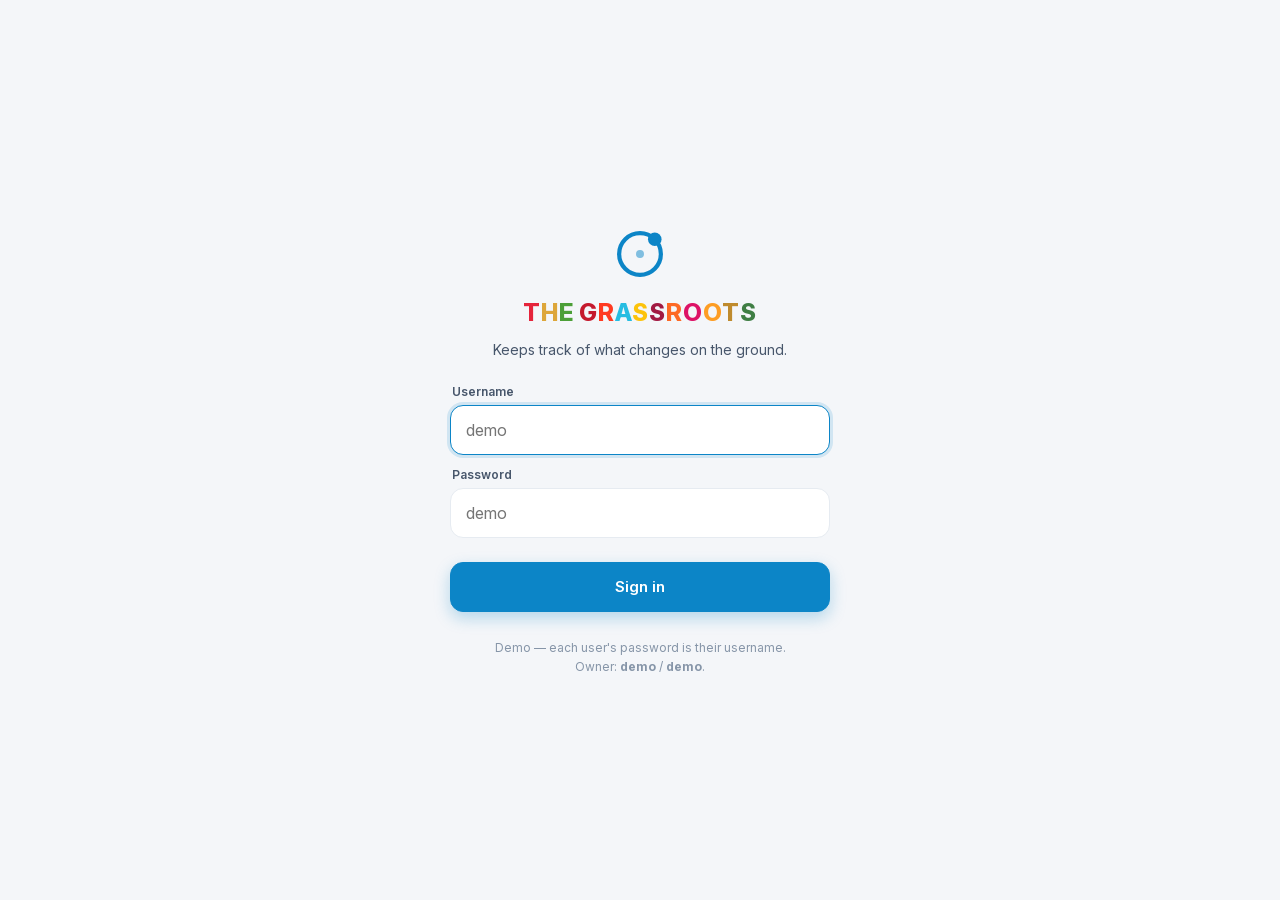
==== mobile/index.html @ 1a48169a "Add mobile companion PWA at /mobile A phone-first, installable companion to the desktop platform, se" ====
<!DOCTYPE html>
<html lang="en" data-theme="light">
<head>
<meta charset="utf-8">
<meta name="viewport" content="width=device-width, initial-scale=1, viewport-fit=cover, maximum-scale=1">
<meta name="theme-color" content="#0c85c7" media="(prefers-color-scheme: light)">
<meta name="theme-color" content="#0b1220" media="(prefers-color-scheme: dark)">
<meta name="mobile-web-app-capable" content="yes">
<meta name="apple-mobile-web-app-capable" content="yes">
<meta name="apple-mobile-web-app-status-bar-style" content="black-translucent">
<meta name="apple-mobile-web-app-title" content="Grassroots">
<meta name="description" content="The Grassroots — results-based monitoring, in your pocket.">
<title>The Grassroots</title>
<link rel="manifest" href="manifest.webmanifest">
<link rel="icon" type="image/png" href="icons/favicon-32.png">
<link rel="apple-touch-icon" href="icons/apple-touch-icon.png">
<link rel="stylesheet" href="../assets/fonts.css">
<link rel="stylesheet" href="mobile.css?v=1">
</head>
<body>

<!-- ===== SPLASH / BOOT ===== -->
<div class="boot" id="boot">
  <div class="boot-mark">
    <svg viewBox="0 0 512 512" aria-hidden="true">
      <circle cx="256" cy="256" r="178" fill="none" stroke="currentColor" stroke-width="36"/>
      <circle cx="382" cy="130" r="58" fill="currentColor"/>
      <circle cx="256" cy="256" r="34" fill="currentColor" opacity=".5"/>
    </svg>
  </div>
  <div class="boot-wm sdg" aria-label="The Grassroots">
    <span style="color:#E5243B">T</span><span style="color:#DDA63A">H</span><span style="color:#4C9F38">E</span><span class="sp">&nbsp;</span><span style="color:#C5192D">G</span><span style="color:#FF3A21">R</span><span style="color:#26BDE2">A</span><span style="color:#FCC30B">S</span><span style="color:#A21942">S</span><span style="color:#FD6925">R</span><span style="color:#DD1367">O</span><span style="color:#FD9D24">O</span><span style="color:#BF8B2E">T</span><span style="color:#3F7E44">S</span>
  </div>
  <div class="boot-bar"><span></span></div>
  <div class="boot-msg" id="bootMsg">Preparing your portfolio…</div>
</div>

<!-- ===== LOGIN ===== -->
<div class="login" id="login" hidden>
  <div class="login-inner">
    <div class="login-mark">
      <svg viewBox="0 0 512 512" aria-hidden="true">
        <circle cx="256" cy="256" r="178" fill="none" stroke="currentColor" stroke-width="36"/>
        <circle cx="382" cy="130" r="58" fill="currentColor"/>
        <circle cx="256" cy="256" r="34" fill="currentColor" opacity=".5"/>
      </svg>
    </div>
    <div class="login-wm sdg" aria-label="The Grassroots">
      <span style="color:#E5243B">T</span><span style="color:#DDA63A">H</span><span style="color:#4C9F38">E</span><span class="sp">&nbsp;</span><span style="color:#C5192D">G</span><span style="color:#FF3A21">R</span><span style="color:#26BDE2">A</span><span style="color:#FCC30B">S</span><span style="color:#A21942">S</span><span style="color:#FD6925">R</span><span style="color:#DD1367">O</span><span style="color:#FD9D24">O</span><span style="color:#BF8B2E">T</span><span style="color:#3F7E44">S</span>
    </div>
    <p class="login-tag">Keeps track of what changes on the ground.</p>
    <form id="loginForm" autocomplete="on">
      <label class="fld"><span>Username</span><input id="lgUser" type="text" autocomplete="username" autocapitalize="none" spellcheck="false" placeholder="demo"></label>
      <label class="fld"><span>Password</span><input id="lgPass" type="password" autocomplete="current-password" placeholder="demo"></label>
      <div class="login-msg" id="lgMsg"></div>
      <button class="btn primary block" type="submit">Sign in</button>
    </form>
    <div class="login-hint">Demo — each user's password is their username.<br>Owner: <b>demo</b> / <b>demo</b>.</div>
  </div>
</div>

<!-- ===== APP ===== -->
<div class="app" id="app" hidden>

  <header class="appbar" id="appbar">
    <button class="ab-brand" id="abBrand" aria-label="About">
      <svg viewBox="0 0 512 512" aria-hidden="true">
        <circle cx="256" cy="256" r="178" fill="none" stroke="#0C85C7" stroke-width="40"/>
        <circle cx="382" cy="130" r="58" fill="#0C85C7"/>
        <circle cx="256" cy="256" r="34" fill="#0C85C7" opacity=".55"/>
      </svg>
    </button>
    <div class="ab-title">
      <div class="ab-t" id="abTitle">Home</div>
      <button class="ab-plan" id="abPlan" aria-label="Switch development plan">
        <span id="abPlanName">—</span>
        <svg viewBox="0 0 24 24" width="13" height="13" fill="none" stroke="currentColor" stroke-width="2.4" stroke-linecap="round" stroke-linejoin="round"><path d="M6 9l6 6 6-6"/></svg>
      </button>
    </div>
    <button class="ab-user" id="abUser" aria-label="Account"><span id="abAvatar">?</span></button>
  </header>

  <main class="screen" id="screen"><!-- views render here --></main>

  <nav class="tabbar" id="tabbar">
    <button class="tab on" data-view="home">
      <svg viewBox="0 0 24 24" fill="none" stroke="currentColor" stroke-width="2" stroke-linecap="round" stroke-linejoin="round"><path d="M3 10.5 12 3l9 7.5"/><path d="M5 9.5V20h14V9.5"/></svg>
      <span>Home</span>
    </button>
    <button class="tab" data-view="projects">
      <svg viewBox="0 0 24 24" fill="none" stroke="currentColor" stroke-width="2" stroke-linecap="round" stroke-linejoin="round"><rect x="3" y="4" width="18" height="16" rx="2"/><path d="M3 9h18M8 4v16"/></svg>
      <span>Projects</span>
    </button>
    <button class="tab" data-view="activity">
      <svg viewBox="0 0 24 24" fill="none" stroke="currentColor" stroke-width="2" stroke-linecap="round" stroke-linejoin="round"><path d="M3 12h4l2 6 4-14 2 8h6"/></svg>
      <span>Activity</span>
    </button>
    <button class="tab" data-view="insights">
      <svg viewBox="0 0 24 24" fill="none" stroke="currentColor" stroke-width="2" stroke-linecap="round" stroke-linejoin="round"><path d="M4 20V10M10 20V4M16 20v-7M22 20H2"/></svg>
      <span>Insights</span>
    </button>
    <button class="tab" data-view="profile">
      <svg viewBox="0 0 24 24" fill="none" stroke="currentColor" stroke-width="2" stroke-linecap="round" stroke-linejoin="round"><circle cx="12" cy="8" r="4"/><path d="M4 21c0-4 4-6 8-6s8 2 8 6"/></svg>
      <span>Profile</span>
    </button>
  </nav>

  <!-- sheet: generic bottom sheet for plan switch / project detail / etc -->
  <div class="sheet-scrim" id="scrim" hidden></div>
  <section class="sheet" id="sheet" hidden aria-modal="true" role="dialog">
    <div class="sheet-grab"></div>
    <div class="sheet-head"><div class="sheet-title" id="sheetTitle"></div><button class="sheet-x" id="sheetX" aria-label="Close">✕</button></div>
    <div class="sheet-body" id="sheetBody"></div>
  </section>
</div>

<script src="../js/seed.js?v=gr12"></script>
<script src="../js/db.js?v=gr08"></script>
<script src="mobile.js?v=1"></script>
</body>
</html>
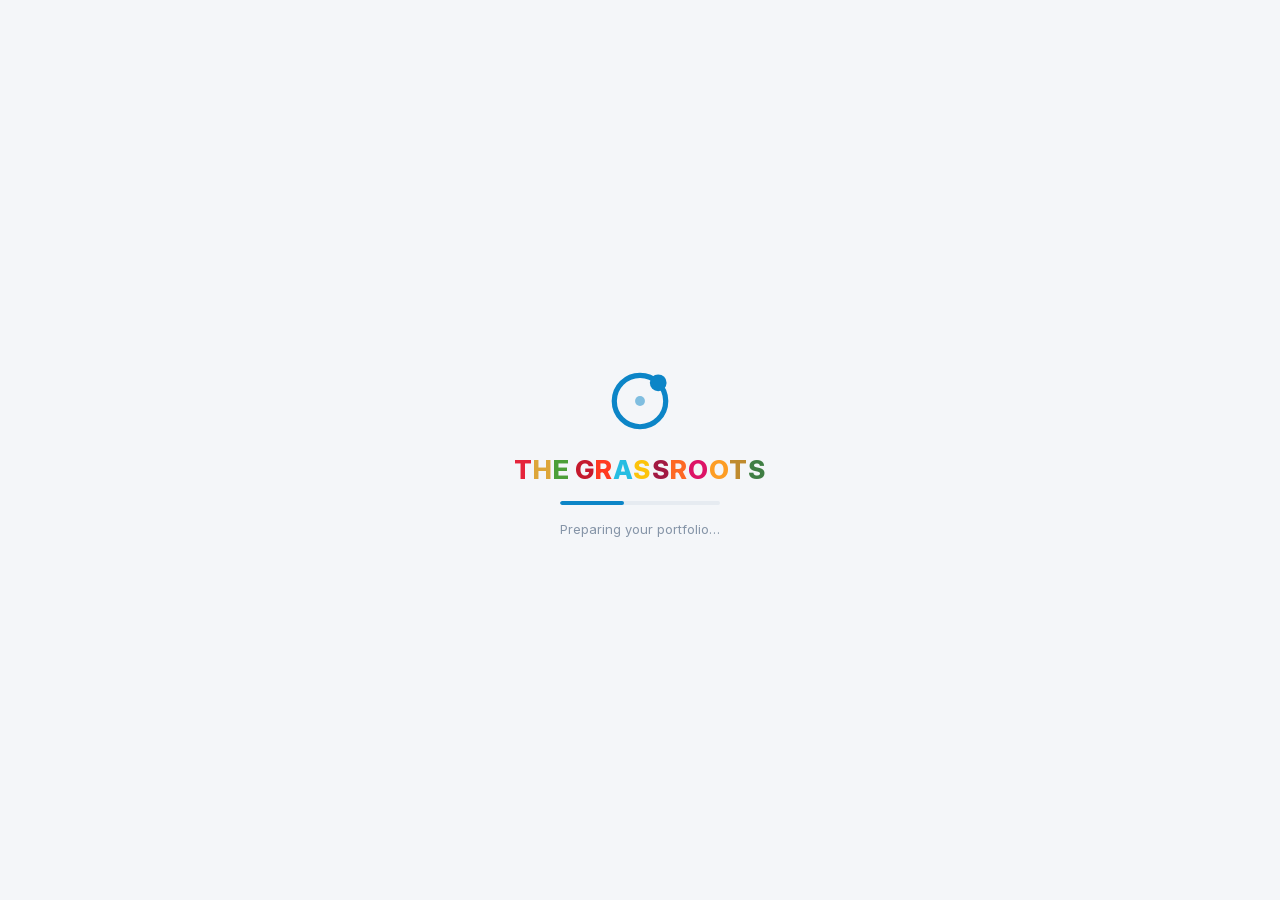
==== commit 949a9731: "The Grassroots - results-based monitoring and evaluation platform An interactive world map, faceted " ====
--- a/mobile/index.html
+++ b/mobile/index.html
@@ -15,7 +15,7 @@
 <link rel="icon" type="image/png" href="icons/favicon-32.png">
 <link rel="apple-touch-icon" href="icons/apple-touch-icon.png">
 <link rel="stylesheet" href="../assets/fonts.css">
-<link rel="stylesheet" href="mobile.css?v=1">
+<link rel="stylesheet" href="mobile.css?v=7">
 </head>
 <body>
 
@@ -82,6 +82,12 @@
 
   <main class="screen" id="screen"><!-- views render here --></main>
 
+  <button class="fab" id="fab" aria-label="Add" hidden>
+    <svg viewBox="0 0 24 24" fill="none" stroke="currentColor" stroke-width="2.6" stroke-linecap="round"><path d="M12 5v14M5 12h14"/></svg>
+  </button>
+
+  <div class="toast" id="toast" hidden></div>
+
   <nav class="tabbar" id="tabbar">
     <button class="tab on" data-view="home">
       <svg viewBox="0 0 24 24" fill="none" stroke="currentColor" stroke-width="2" stroke-linecap="round" stroke-linejoin="round"><path d="M3 10.5 12 3l9 7.5"/><path d="M5 9.5V20h14V9.5"/></svg>
@@ -91,9 +97,9 @@
       <svg viewBox="0 0 24 24" fill="none" stroke="currentColor" stroke-width="2" stroke-linecap="round" stroke-linejoin="round"><rect x="3" y="4" width="18" height="16" rx="2"/><path d="M3 9h18M8 4v16"/></svg>
       <span>Projects</span>
     </button>
-    <button class="tab" data-view="activity">
+    <button class="tab" data-view="kpis">
       <svg viewBox="0 0 24 24" fill="none" stroke="currentColor" stroke-width="2" stroke-linecap="round" stroke-linejoin="round"><path d="M3 12h4l2 6 4-14 2 8h6"/></svg>
-      <span>Activity</span>
+      <span>KPIs</span>
     </button>
     <button class="tab" data-view="insights">
       <svg viewBox="0 0 24 24" fill="none" stroke="currentColor" stroke-width="2" stroke-linecap="round" stroke-linejoin="round"><path d="M4 20V10M10 20V4M16 20v-7M22 20H2"/></svg>
@@ -114,8 +120,8 @@
   </section>
 </div>
 
-<script src="../js/seed.js?v=gr12"></script>
-<script src="../js/db.js?v=gr08"></script>
-<script src="mobile.js?v=1"></script>
+<script src="../js/seed.js?v=gr14"></script>
+<script src="../js/db.js?v=gr13"></script>
+<script src="mobile.js?v=8"></script>
 </body>
 </html>
--- a/mobile/mobile.css
+++ b/mobile/mobile.css
@@ -205,7 +205,17 @@
 .row-main { flex: 1; min-width: 0; }
 .row-t { font-size: 14px; font-weight: 600; line-height: 1.3; overflow: hidden; text-overflow: ellipsis; display: -webkit-box; -webkit-line-clamp: 2; -webkit-box-orient: vertical; }
 .row-s { font-size: 11.5px; color: var(--ink-3); margin: 2px 0 6px; }
-.row-end { display: flex; flex-direction: column; align-items: flex-end; gap: 3px; flex: none; }
+.row-end { display: flex; flex-direction: column; align-items: flex-end; justify-content: center; gap: 3px; flex: none; }
+.row-chev { color: var(--ink-3); font-size: 17px; line-height: 1; margin-top: 1px; }
+
+/* tappable affordance */
+.tap { cursor: pointer; }
+.tile.tap { transition: transform .08s; }
+.tile.tap:active, .perf.tap:active, .hero.tap:active { transform: scale(.985); }
+.row.tap { transition: background .1s; }
+.row.tap:active { background: var(--card-2); }
+.hero-chev { font-weight: 700; opacity: .8; margin-left: 6px; }
+.imp-swatch.big { width: 22px; height: 22px; border-radius: 7px; align-self: center; }
 .row-pct { font-size: 12px; font-weight: 700; font-variant-numeric: tabular-nums; color: var(--ink-2); }
 .impact .imp-swatch, .row .imp-swatch { width: 6px; align-self: stretch; border-radius: 6px; flex: none; }
 
@@ -215,6 +225,14 @@
 .sdot { width: 11px; height: 11px; border-radius: 50%; display: inline-block; }
 .pbar { height: 6px; border-radius: 6px; background: var(--bg-2); overflow: hidden; }
 .pbar span { display: block; height: 100%; border-radius: 6px; transition: width .4s ease; }
+/* labelled PROGRESS bar — the word "Progress" makes explicit that the fill is
+   achievement toward target, never the point-in-time performance status. */
+.prow { display: flex; align-items: center; gap: 8px; }
+.prow-l { font-size: 9px; font-weight: 800; letter-spacing: .07em; text-transform: uppercase; color: var(--ink-3); flex: none; }
+.prow .pbar { flex: 1; }
+.prow-v { font-size: 11.5px; font-weight: 700; color: var(--ink-2); font-variant-numeric: tabular-nums; flex: none; min-width: 30px; text-align: right; }
+.padrow { padding: 13px 15px; }
+.padrow .prow-l { color: var(--ink-2); }
 .stack { height: 8px; border-radius: 6px; overflow: hidden; display: flex; background: var(--bg-2); }
 .stack span { height: 100%; }
 
@@ -258,6 +276,20 @@
   font-size: 12.5px; font-weight: 800; font-variant-numeric: tabular-nums; }
 .arow-main { flex: 1; min-width: 0; }
 .arow-t { font-size: 13.5px; font-weight: 600; line-height: 1.3; overflow: hidden; text-overflow: ellipsis; display: -webkit-box; -webkit-line-clamp: 2; -webkit-box-orient: vertical; }
+/* KPI code leading its name, and the activity note behind an icon */
+.kcode { font-weight: 700; }
+/* The code IS part of the KPI's name: they lead every title together, the code
+   set solid and the name beside it - never split onto separate lines. */
+.kpi-code { font-weight: 700; white-space: nowrap; }
+.kpi-name { font-weight: 500; color: var(--ink-2); }
+.sheet-hero-t .kpi-name { color: inherit; font-weight: inherit; }
+/* A sheet about ONE KPI reads its activity narratives straight off the row. */
+.mrow-narr { display: block; color: var(--ink); }
+.mrow-by { display: block; font-size: 11px; color: var(--ink-3); margin-top: 2px; }
+.hero-narr { margin-top: 6px; font-size: 12.5px; line-height: 1.45; color: var(--ink-2); }
+.act-note { margin-left: 6px; padding: 0 4px; font-size: 12px; line-height: 1; vertical-align: middle;
+  background: none; border: 0; border-radius: 5px; opacity: .6; cursor: help; }
+.act-note:hover, .act-note:focus-visible { opacity: 1; outline: none; }
 .arow-s { font-size: 11.5px; color: var(--ink-3); margin-top: 2px; }
 .arow-end { display: flex; flex-direction: column; align-items: flex-end; gap: 4px; flex: none; }
 .arow-ago { font-size: 10.5px; color: var(--ink-3); white-space: nowrap; }
@@ -311,7 +343,9 @@
 .sheet-line { display: flex; align-items: center; justify-content: space-between; gap: 12px; padding: 11px 2px; border-top: 1px solid var(--line-2); }
 .sheet-line .setv { text-align: right; }
 
-.krow { display: flex; align-items: center; gap: 11px; padding: 12px 15px; border-bottom: 1px solid var(--line-2); }
+/* The KPI row is the unit every list is built from — and always tappable, because
+   a KPI's activities are read by opening the KPI. */
+.krow { display: flex; align-items: center; gap: 11px; padding: 12px 15px; border-bottom: 1px solid var(--line-2); cursor: pointer; }
 .krow:active { background: var(--card-2); }
 .krow-main { flex: 1; min-width: 0; }
 .krow-t { font-size: 13.5px; font-weight: 600; line-height: 1.3; }
@@ -321,11 +355,15 @@
 .spark svg { width: 100%; height: 64px; display: block; }
 .spark-cap { font-size: 10.5px; color: var(--ink-3); margin-top: 8px; text-align: center; }
 
-.mrow { display: flex; align-items: center; justify-content: space-between; gap: 12px; padding: 11px 15px; border-bottom: 1px solid var(--line-2); }
+.mrow { display: flex; align-items: flex-start; justify-content: space-between; gap: 12px; padding: 11px 15px; border-bottom: 1px solid var(--line-2); }
+.mrow.tap:active { background: var(--card-2); }
 .mrow-l { display: flex; align-items: baseline; gap: 8px; flex: none; }
 .mrow-l b { font-size: 14px; font-weight: 800; font-variant-numeric: tabular-nums; }
 .mrow-l span { font-size: 11px; color: var(--ink-3); }
-.mrow-r { font-size: 11.5px; color: var(--ink-2); text-align: right; overflow: hidden; text-overflow: ellipsis; white-space: nowrap; }
+/* The narrative wraps as the sentence it is; the who/where line sits under it.
+   min-width:0 lets the flex child shrink instead of pushing the value column. */
+.mrow-r { font-size: 11.5px; color: var(--ink-2); text-align: right; min-width: 0; flex: 1; }
+.mrow-r .mrow-narr { overflow-wrap: anywhere; }
 
 .planrow { width: 100%; display: flex; align-items: center; justify-content: space-between; gap: 12px;
   padding: 15px; background: var(--card); border: 1px solid var(--line); border-radius: 14px; margin-bottom: 10px; color: var(--ink); text-align: left; }
@@ -341,5 +379,81 @@
 .about-p b { color: var(--ink); }
 .about-foot { text-align: center; color: var(--ink-3); font-size: 11.5px; line-height: 1.7; margin-top: 16px; }
 
+/* ---- FAB + toast --------------------------------------------------------- */
+.fab {
+  position: fixed; right: 16px; z-index: 41;
+  bottom: calc(var(--tabh) + var(--safe-b) + 16px);
+  width: 56px; height: 56px; border-radius: 18px; border: none;
+  background: linear-gradient(135deg, var(--brand), #0b6fa8); color: #fff;
+  box-shadow: 0 8px 22px rgba(12,133,199,.42); display: flex; align-items: center; justify-content: center;
+  transition: transform .12s, box-shadow .12s;
+}
+.fab svg { width: 26px; height: 26px; }
+.fab:active { transform: scale(.92); }
+.toast {
+  position: fixed; left: 50%; z-index: 60; transform: translate(-50%, 12px);
+  bottom: calc(var(--tabh) + var(--safe-b) + 24px);
+  background: var(--ink); color: var(--bg); font-size: 13.5px; font-weight: 600;
+  padding: 11px 18px; border-radius: 22px; box-shadow: var(--shadow-lg);
+  opacity: 0; transition: opacity .24s, transform .24s; pointer-events: none; max-width: 88vw; text-align: center;
+}
+.toast.show { opacity: 1; transform: translate(-50%, 0); }
+
+/* ---- add menu ------------------------------------------------------------ */
+.addmenu { display: flex; flex-direction: column; gap: 10px; padding: 2px 0 6px; }
+.addopt { display: flex; align-items: center; gap: 14px; text-align: left; width: 100%;
+  background: var(--card); border: 1px solid var(--line); border-radius: 16px; padding: 15px; color: var(--ink); }
+.addopt:active { transform: scale(.99); }
+.addic { width: 44px; height: 44px; border-radius: 13px; flex: none; display: flex; align-items: center; justify-content: center;
+  background: color-mix(in srgb, var(--ac) 15%, transparent); color: var(--ac); }
+.addic svg { width: 22px; height: 22px; }
+.addtx { display: flex; flex-direction: column; gap: 2px; }
+.addtx b { font-size: 15px; font-weight: 700; }
+.addtx small { font-size: 12px; color: var(--ink-3); }
+
+/* ---- forms --------------------------------------------------------------- */
+.eform { display: flex; flex-direction: column; gap: 13px; padding: 2px 0 4px; }
+.ef { display: flex; flex-direction: column; gap: 6px; }
+.ef > span { font-size: 12px; font-weight: 600; color: var(--ink-2); padding-left: 2px; }
+.ef > span em { color: var(--brand); font-style: normal; }
+.ef input, .ef select, .ef textarea {
+  width: 100%; min-height: 46px; border: 1px solid var(--line); border-radius: 12px; padding: 0 13px;
+  background: var(--card); color: var(--ink); outline: none; font-size: 16px;
+  transition: border-color .15s, box-shadow .15s;
+}
+.ef textarea { padding: 11px 13px; min-height: 72px; resize: vertical; line-height: 1.5; }
+.ef select { -webkit-appearance: none; appearance: none; padding-right: 34px;
+  background-image: url("data:image/svg+xml;utf8,<svg xmlns='http://www.w3.org/2000/svg' width='12' height='12' fill='none' stroke='%238695a8' stroke-width='2.4' stroke-linecap='round' stroke-linejoin='round'><path d='M3 4.5 6 7.5 9 4.5'/></svg>");
+  background-repeat: no-repeat; background-position: right 12px center; }
+.ef input:focus, .ef select:focus, .ef textarea:focus { border-color: var(--brand); box-shadow: 0 0 0 3px rgba(12,133,199,.15); }
+.ef select:disabled { opacity: .7; }
+.ef2 { display: flex; gap: 10px; }
+.ef2 .ef { flex: 1; min-width: 0; }
+.ef-note { font-size: 13px; color: var(--ink-2); padding: 11px 13px; border-radius: 12px; background: var(--card-2); border: 1px dashed var(--line); }
+.ef-note.warn { color: #b45309; background: color-mix(in srgb, #f59e0b 10%, transparent); border-color: color-mix(in srgb, #f59e0b 40%, transparent); }
+.ef-sec { display: flex; align-items: center; justify-content: space-between; margin-top: 4px; }
+.ef-sec > span { font-size: 12px; font-weight: 700; letter-spacing: .05em; text-transform: uppercase; color: var(--ink-3); }
+.ef-add { background: none; border: none; color: var(--brand); font-size: 13px; font-weight: 700; padding: 4px 2px; }
+.ef-add.wide { width: 100%; border: 1px dashed var(--line); border-radius: 12px; padding: 12px; margin-top: 2px; }
+.ef-hint { font-size: 12px; color: var(--ink-3); line-height: 1.5; }
+.bens { display: flex; flex-direction: column; gap: 8px; }
+.benrow { display: flex; gap: 8px; align-items: center; }
+.benrow .ben-type { flex: 1; min-width: 0; min-height: 44px; border: 1px solid var(--line); border-radius: 11px; background: var(--card); color: var(--ink); padding: 0 30px 0 12px; font-size: 15px;
+  -webkit-appearance: none; appearance: none;
+  background-image: url("data:image/svg+xml;utf8,<svg xmlns='http://www.w3.org/2000/svg' width='12' height='12' fill='none' stroke='%238695a8' stroke-width='2.4' stroke-linecap='round' stroke-linejoin='round'><path d='M3 4.5 6 7.5 9 4.5'/></svg>");
+  background-repeat: no-repeat; background-position: right 11px center; }
+.benrow .ben-val { width: 88px; flex: none; min-height: 44px; border: 1px solid var(--line); border-radius: 11px; background: var(--card); color: var(--ink); padding: 0 12px; font-size: 15px; outline: none; }
+.benrow .ben-x { width: 34px; height: 44px; flex: none; border: none; background: none; color: var(--ink-3); font-size: 13px; }
+.ef-foot { display: flex; align-items: center; gap: 10px; margin-top: 6px; }
+.ef-foot .btn { flex: 1; height: 48px; }
+.ef-msg { font-size: 12.5px; font-weight: 600; color: #ef4444; text-align: center; min-height: 0; }
+.ef-msg:empty { display: none; }
+.ef-msg.ok { color: #16a34a; }
+.ef-actions { display: flex; gap: 10px; margin: 14px 0 4px; }
+.ef-actions .btn { flex: 1; height: 46px; }
+.linkchip { border: none; cursor: pointer; }
+.linkv { background: none; border: none; color: var(--brand); font-weight: 600; font-size: 13px; text-align: right; padding: 0; }
+.mt-sm { font-size: 12px !important; }
+
 /* keep everything from ever scrolling sideways */
 .screen, .sheet-body { overflow-x: hidden; }
